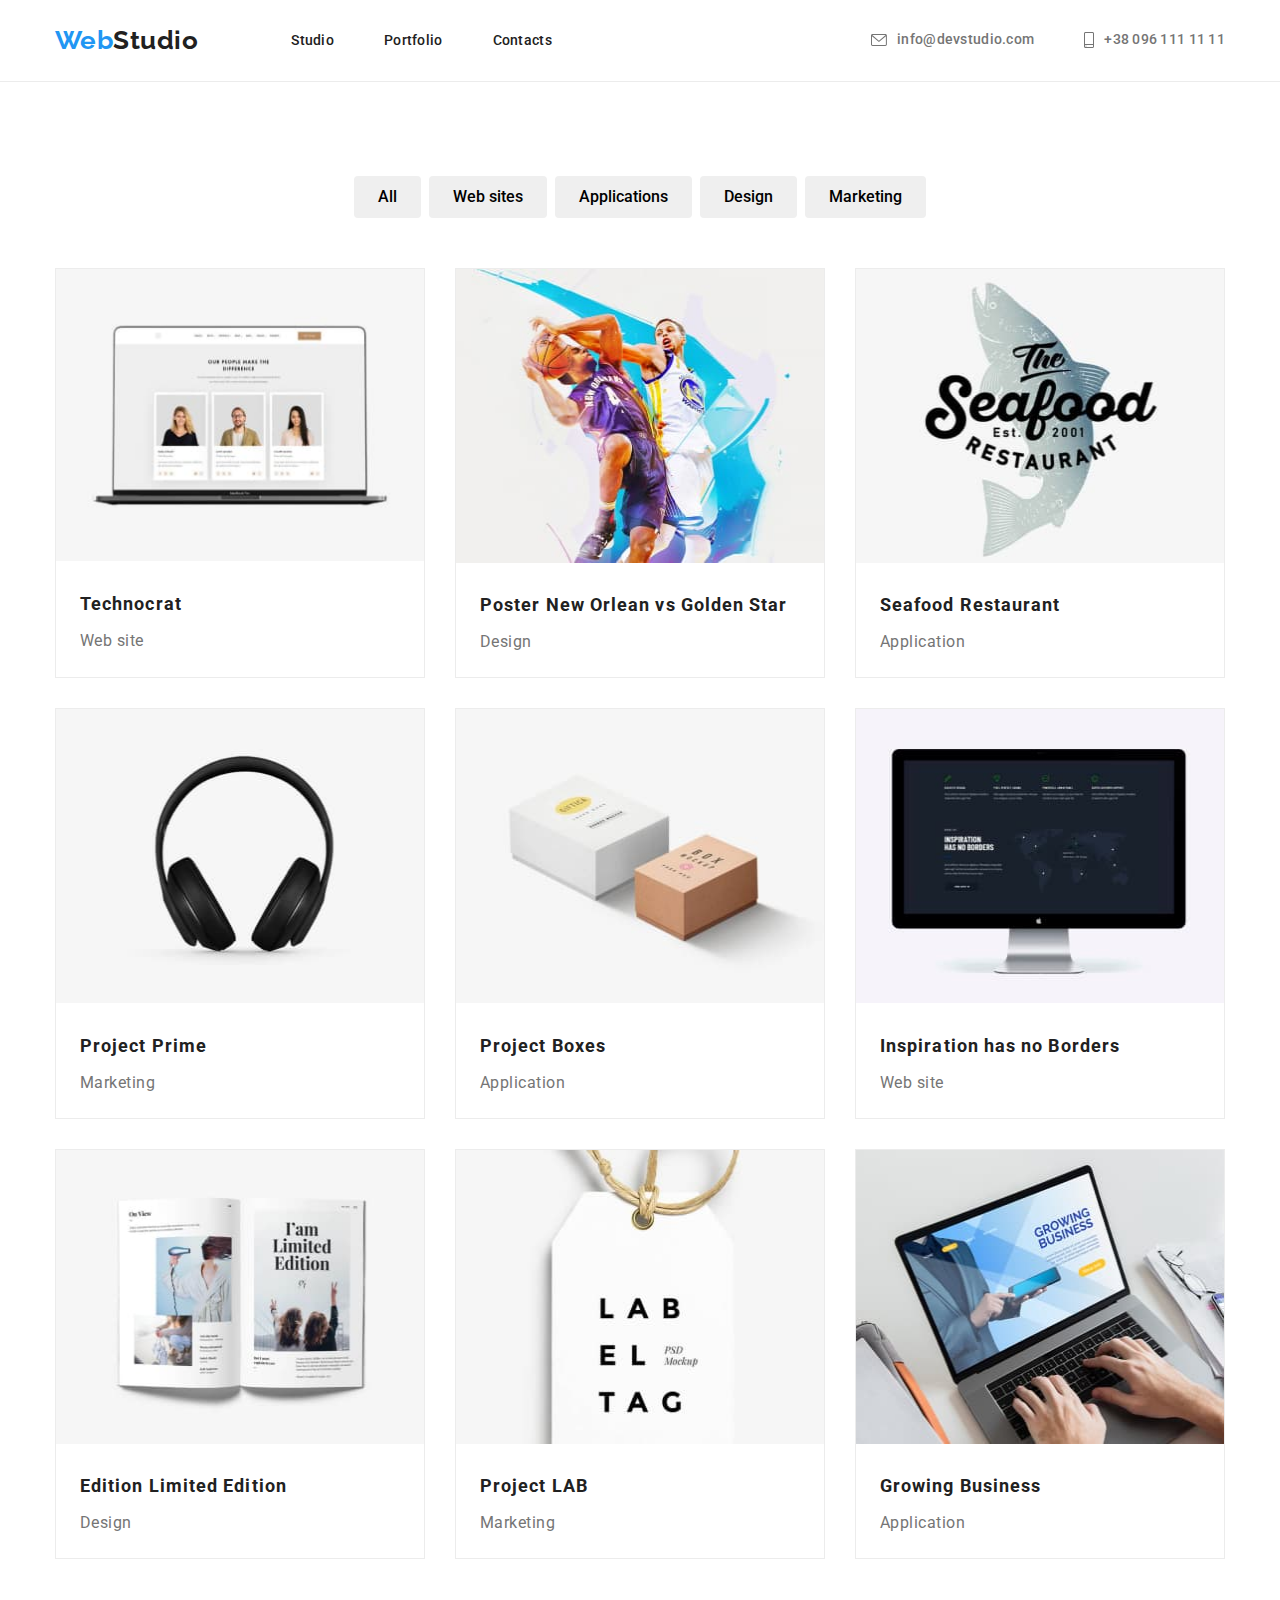
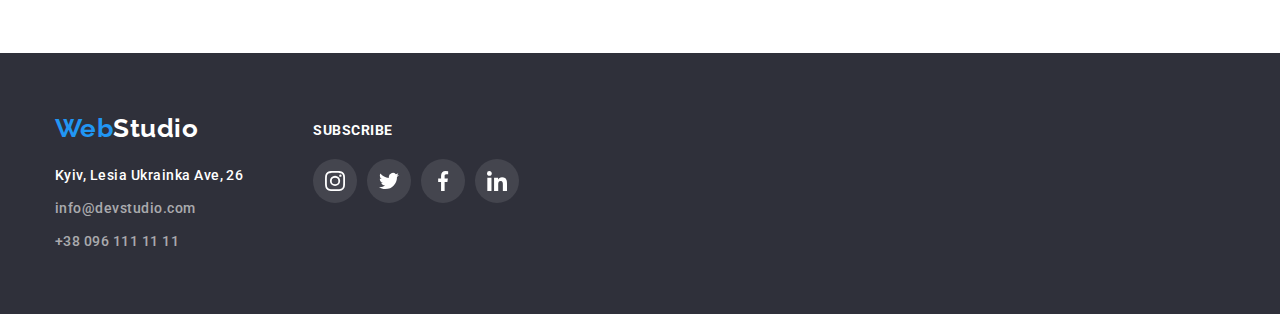
==== portfolio.html @ 9837af65 "Initial commit" ====
<!DOCTYPE html>
<html lang="en">

<head>
  <meta charset="UTF-8" />
  <meta http-equiv="X-UA-Compatible" content="IE=edge" />
  <meta name="viewport" content="width=device-width, initial-scale=1.0" />
  <title>goIt-markup-hw-02</title>
  <link rel="preconnect" href="https://fonts.googleapis.com" />
  <link rel="preconnect" href="https://fonts.gstatic.com" crossorigin />
  <link href="https://fonts.googleapis.com/css2?family=Raleway:wght@700&family=Roboto:wght@400;500;700;900&display=swap"
    rel="stylesheet" type="text/css" />
  <link rel="stylesheet" href="https://cdnjs.cloudflare.com/ajax/libs/modern-normalize/1.1.0/modern-normalize.min.css"
    type="text/css" />
  <link rel="stylesheet" href="./css/style.css" />
</head>

<body>
  <header class="item-header">
    <div class="container wrapper">
      <a class="logo-header list" href="./index.html"><span class="accent-color">Web</span>Studio</a>
      <nav class="wrapper">
        <ul class="wrapper-nav list">
          <li>
            <a class="navigation current" href="./index.html">Studio</a>
          </li>
          <li>
            <a class="navigation" href="./portfolio.html">Portfolio</a>
          </li>
          <li>
            <a class="navigation" href="">Contacts</a>
          </li>
        </ul>
      </nav>
      <ul class="wrapper-contacts list">
        <li>
          <a class="reference contacts-links" href="mailto:info@devstudio.com">
            <svg class="header-mail" width="16px" height="12px">
              <use href="./image/icons.svg#envelope">
              </use>
            </svg>info@devstudio.com</a>
        </li>
        <li>
          <a class="reference contacts-links" href="tel:+38-096-111-11-11">
            <svg class="header-tel" width="10px" height="16px">
              <use href="./image/icons.svg#smartphone">
              </use>
            </svg>+38 096 111 11 11</a>
        </li>
      </ul>
    </div>
  </header>
  <main>
    <section class="section">
      <div class="container">
        <h1 class="title-examples visually-hidden">Examples of works</h1>
        <div>
          <ul class="examples-works list">
            <li class="examples-buttons"><button class="buttons" type="button">All</button></li>
            <li class="examples-buttons"><button class="buttons" type="button">Web sites</button></li>
            <li class="examples-buttons">
              <button class="buttons" type="button">Applications</button>
            </li>
            <li class="examples-buttons"><button class="buttons" type="button">Design</button></li>
            <li class="examples-buttons"><button class="buttons" type="button">Marketing</button></li>
          </ul>
        </div>
        <div>
          <ul class="examples list">
            <li class="card-portfolio">
              <a class="list" href="">
                <img src="./image/portfolio/img1.jpg" alt="example work" width="370" />
                <div>
                  <h2 class="examples-title">Technocrat</h2>
                  <p class="example-work">Web site</p>
                </div>
              </a>
            </li>
            <li class="card-portfolio">
              <a class="list" href="">
                <img src="./image/portfolio/img2.jpg" alt="example work" width="370" height="294" />
                <div>
                  <h2 class="examples-title">
                    Poster New Orlean vs Golden Star
                  </h2>
                  <p class="example-work">Design</p>
                </div>
              </a>
            </li>
            <li class="card-portfolio">
              <a class="list" href="">
                <img src="./image/portfolio/img3.jpg" alt="example work" width="370" height="294" />
                <div>
                  <h2 class="examples-title">Seafood Restaurant</h2>
                  <p class="example-work">Application</p>
                </div>
              </a>
            </li>
            <li class="card-portfolio">
              <a class="list" href="">
                <img src="./image/portfolio/img4.jpg" alt="example work" width="370" height="294" />
                <div>
                  <h2 class="examples-title">Project Prime</h2>
                  <p class="example-work">Marketing</p>
                </div>
              </a>
            </li>
            <li class="card-portfolio">
              <a class="list" href="">
                <img src="./image/portfolio/img5.jpg" alt="example work" width="370" height="294" />
                <div>
                  <h2 class="examples-title">Project Boxes</h2>
                  <p class="example-work">Application</p>
                </div>
              </a>
            </li>
            <li class="card-portfolio">
              <a class="list" href="">
                <img src="./image/portfolio/img6.jpg" alt="example work" width="370" height="294" />
                <div>
                  <h2 class="examples-title">Inspiration has no Borders</h2>
                  <p class="example-work">Web site</p>
                </div>
              </a>
            </li>
            <li class="card-portfolio">
              <a class="list" href="">
                <img src="./image/portfolio/img7.jpg" alt="example work" width="370" height="294" />
                <div>
                  <h2 class="examples-title">Edition Limited Edition</h2>
                  <p class="example-work">Design</p>
                </div>
              </a>
            </li>
            <li class="card-portfolio">
              <a class="list" href="">
                <img src="./image/portfolio/img8.jpg" alt="example work" width="370" height="294" />
                <div>
                  <h2 class="examples-title">Project LAB</h2>
                  <p class="example-work">Marketing</p>
                </div>
              </a>
            </li>
            <li class="card-portfolio">
              <a class="list" href="">
                <img src="./image/portfolio/img9.jpg" alt="example work" width="370" height="294" />
                <div>
                  <h2 class="examples-title">Growing Business</h2>
                  <p class="example-work">Application</p>
                </div>
              </a>
            </li>
          </ul>
        </div>
      </div>
    </section>
  </main>
  <footer class="footer">
    <div class="container">
      <div class="footer-container">
        <div class="footer-container-logo">
          <a class="logo-footer list" href="./index.html"><span class="accent-color">Web</span>Studio</a>
          <address>
            <ul class="footer-contacts list">
              <li>
                <a class="address"
                  href="https://www.google.com/maps/place/%D0%B1%D1%83%D0%BB%D1%8C%D0%B2%D0%B0%D1%80+%D0%9B%D0%B5%D1%81%D1%96+%D0%A3%D0%BA%D1%80%D0%B0%D1%97%D0%BD%D0%BA%D0%B8,+26,+%D0%9A%D0%B8%D1%97%D0%B2,+02000/@50.4265807,30.5361971,17z/data=!3m1!4b1!4m5!3m4!1s0x40d4cf0e033ecbe9:0x57a4dffefec77da0!8m2!3d50.4265807!4d30.5383858"
                  target="_blank" rel="noopener noreferrer">Kyiv, Lesia Ukrainka Ave, 26</a>
              </li>
              <li>
                <a class="mail" href="mailto:info@devstudio.com">info@devstudio.com</a>
              </li>
              <li>
                <a class="phone" href="tel:+38-096-111-11-11">+38 096 111 11 11</a>
              </li>
            </ul>
          </address>
        </div>
        <div>
          <h3 class="subscribe">Subscribe</h3>
          <div class="social-network-icons">
            <ul class="social-network-icons list">
              <li>
                <a class="social-footer-icon" href="">
                  <svg class="social-icon" width="20px" height="20px">
                    <use href="./image/icons.svg#instagram">
                    </use>
                  </svg>
                </a>
              </li>
              <li>
                <a class="social-footer-icon" href=""><svg class="social-icon" width="20px" height="20px">
                    <use href="./image/icons.svg#twitter">
                    </use>
                  </svg></a>
              </li>
              <li>
                <a class="social-footer-icon" href=""><svg class="social-icon" width="20px" height="20px">
                    <use href="./image/icons.svg#facebook">
                    </use>
                  </svg></a>
              </li>
              <li>
                <a class="social-footer-icon" href=""><svg class="social-icon" width="20px" height="20px">
                    <use href="./image/icons.svg#linkedin">
                    </use>
                  </svg></a>
              </li>
            </ul>
          </div>
        </div>
  </footer>
</body>

</html>
---- css/style.css ----
h1,
h2,
h3,
h4,
h5,
h6,
p,
ul {
  padding: 0;
  margin: 0;
  box-sizing: border-box;
}

:root {
  --primary-text-color: #212121;
  --secondary-text-color: #757575;
  --accent-text-color: #ffffff;
  --accent-color: #2196f3;
  --primary-bg-color: #e5e5e5;
  --secondary-bg-color: #f5f4fa;
  --footer-bg-color: #2f303a;
  --footer-text-color: rgba(255, 255, 255, 0.6);
  --border-color: #ececec;
  --secondary-border-color: #afb1b8;
}

body {
  color: var(--primary-text-color);
  font-family: 'Roboto', 'Arial', 'Helvetica', sans-serif;
  letter-spacing: 0.03em;
}

.list {
  padding: 0;
  margin: 0;
  list-style-type: none;
  text-decoration: none;
}

.current:active,
.current:visited {
  color: var(--accent-color);
}

.item-header {
  border-bottom: 1px solid var(--border-color);
}

.section {
  padding-top: 94px;
  padding-bottom: 94px;
}

.container {
  width: 1200px;
  margin: 0 auto;
  padding: 0 15px;
}

.wrapper {
  display: flex;
}

/* header */

.wrapper-nav {
  display: flex;
  align-self: center;
}

.wrapper-nav li:not(:last-child) {
  margin-right: 50px;
}

.wrapper-contacts {
  display: flex;
  align-self: center;
  margin-left: auto;
}

.contacts-links {
  display: flex;
  align-items: center;
}

.header-mail {
  fill: currentColor;
  margin-right: 10px;
  cursor: pointer;
}

.header-tel {
  fill: currentColor;
  margin-right: 10px;
  cursor: pointer;
}
.header-mail:hover,
.header-tel:hover,
.header-mail:focus,
.header-tel:focus {
  fill: currentColor;
}

.wrapper-contacts li:not(:last-child) {
  margin-right: 50px;
}

.logo-header {
  display: inline-block;
  font-family: 'Raleway';
  font-weight: 700;
  font-size: 26px;
  line-height: 1.19;
  color: var(--primary-text-color);
  padding-top: 25px;
  padding-bottom: 25px;
  margin-right: 93px;
}

.navigation {
  color: var(--primary-text-color);
  font-weight: 500;
  font-size: 14px;
  line-height: 1.14;
  letter-spacing: 0.02em;
  text-decoration: none;
  padding-top: 32px;
  padding-bottom: 32px;
}

.navigation:hover,
.navigation:focus {
  color: var(--accent-color);
}

.reference {
  color: var(--secondary-text-color);
  font-weight: 500;
  font-size: 14px;
  line-height: 1.14;
  letter-spacing: 0.02em;
  text-decoration: none;
  padding-top: 32px;
  padding-bottom: 32px;
}

.reference:hover,
.reference:focus {
  color: var(--accent-color);
}

.accent-color {
  color: var(--accent-color);
}

/* hero */

.hero {
  width: 1600px;
  background-color: var(--footer-bg-color);
  background-repeat: no-repeat;
  background-image: linear-gradient(rgba(47, 48, 58, 0.4), rgba(47, 48, 58, 0.4)),
    url(../image/hero-bg.jpg);
  background-repeat: no-repeat;
  background-position: center;
  text-align: center;
  padding-top: 200px;
  padding-bottom: 200px;
  margin-left: auto;
  margin-right: auto;
}

.hero-title {
  margin-bottom: 30px;
  font-weight: 900;
  font-size: 44px;
  line-height: 1.36;
  letter-spacing: 0.06em;
  text-transform: uppercase;
  color: var(--accent-text-color);
}

.hero-button {
  font-weight: 700;
  font-size: 16px;
  line-height: 1.88;
  letter-spacing: 0.06em;
  font-family: inherit;
  padding: 10px 32px;
  border-radius: 4px;
  border: 2px solid transparent;
  cursor: pointer;
  color: var(--accent-text-color);
  background-color: var(--accent-color);
}

/* our advantages */

.wrapper-icon {
  display: flex;
  width: 270px;
  height: 120px;
  justify-content: center;
  align-items: center;
  border-radius: 3px;
  margin-bottom: 30px;
  background-color: var(--secondary-bg-color);
  /* filter: drop-shadow(0px 4px 4px rgba(0, 0, 0, 0.25)); */
}

.advantage {
  width: calc((100% - 90px) / 4);
  margin-right: 30px;
}

.advantage:nth-child(4n) {
  margin-right: 0;
}

.title-advantages.visually-hidden {
  position: absolute;
  width: 1px;
  height: 1px;
  margin: -1px;
  border: 0;
  padding: 0;

  white-space: nowrap;
  clip-path: inset(100%);
  clip: rect(0 0 0 0);
  overflow: hidden;
}

.advantages-title {
  font-weight: 700;
  font-size: 14px;
  line-height: 1.14;
  text-transform: uppercase;
  margin-bottom: 10px;
}

.advantages-text {
  color: var(--secondary-text-color);
  font-size: 14px;
  line-height: 1.71;
}

.section-title {
  font-weight: 700;
  font-size: 36px;
  line-height: 1.17;
  text-align: center;
  margin-bottom: 50px;
}

/* what we do */

.trade {
  padding-top: 0;
}

.study {
  width: calc((100% - 60px) / 3);
  margin-right: 30px;
}

.study:nth-child(3n) {
  margin-right: 0;
}
/* our team */

.team {
  background-color: var(--secondary-bg-color);
}
.team-member {
  font-weight: 500;
  font-size: 16px;
  line-height: 1.19;
  margin-bottom: 10px;
}

.team-position {
  font-weight: 400;
  font-size: 16px;
  line-height: 1.19;
  margin-bottom: 16px;
  color: var(--secondary-text-color);
}

.card {
  width: calc((100% - 90px) / 4);
  margin-right: 30px;
  background-color: var(--accent-text-color);
  text-align: center;
  box-shadow: 0px 1px 3px rgba(0, 0, 0, 0.12), 0px 1px 1px rgba(0, 0, 0, 0.14),
    0px 2px 1px rgba(0, 0, 0, 0.2);
  border-radius: 0px 0px 4px 4px;
}

.card:nth-child(4n) {
  margin-right: 0;
}

.team-card {
  padding-top: 30px;
  padding-bottom: 30px;
}
.social-network-icons {
  display: flex;
  justify-content: center;
  gap: 10px;
}

.social-network-icon {
  display: flex;
  width: 44px;
  height: 44px;
  justify-content: center;
  align-items: center;
  border-radius: 50%;
  cursor: pointer;
}

.social-network-icon:hover,
.social-network-icon:focus {
  background-color: var(--accent-color);
}

.social-network-icon:hover .social-icon,
.social-network-icon:focus .social-icon {
  --color4: #ffffff;
}

/* Regular Customers */

.customers-list {
  display: flex;
  justify-content: center;
  gap: 30px;
}

.customer-card {
  display: flex;
  justify-content: center;
  align-items: center;
  width: 170px;
  height: 92px;
  border: 1px solid var(--secondary-border-color);
  border-radius: 3px;
  cursor: pointer;
}

.customer-card:hover,
.customer-card:focus {
  border: 1px solid var(--accent-color);
}

.customer-card:hover .customers-icon,
.customer-card:focus .customers-icon {
  --color5: var(--accent-color);
}

/* portfolio */

.visually-hidden {
  position: absolute;
  width: 1px;
  height: 1px;
  margin: -1px;
  border: 0;
  padding: 0;

  white-space: nowrap;
  clip-path: inset(100%);
  clip: rect(0 0 0 0);
  overflow: hidden;
}

.examples-works {
  display: flex;
  justify-content: center;
  margin-bottom: 50px;
}

.examples-works li + li {
  margin-left: 8px;
}

.examples {
  display: flex;
  flex-wrap: wrap;
  margin-bottom: -30px;
}

.buttons {
  font-weight: 500;
  font-size: 16px;
  line-height: 1.63;
  cursor: pointer;
  font-family: inherit;
  border: 2px solid transparent;
  border-radius: 4px;
  padding: 6px 22px;
}

.buttons:hover,
.buttons:focus {
  color: var(--accent-text-color);
  background-color: var(--accent-color);
  box-shadow: 0px 1px 1px rgba(0, 0, 0, 0.12), 0px 4px 4px rgba(0, 0, 0, 0.06),
    1px 4px 6px rgba(0, 0, 0, 0.16);
}

.examples-title {
  color: var(--primary-text-color);
  font-weight: 700;
  font-size: 18px;
  line-height: 2;
  letter-spacing: 0.06em;
  padding-bottom: 4px;
}
.example-work {
  color: var(--secondary-text-color);
  font-size: 16px;
  line-height: 1.88;
}

.card-portfolio {
  width: 370px;
  text-align: center;
  width: calc((100% - 60px) / 3);
  margin-right: 30px;
  border: 1px solid var(--border-color);
  margin-bottom: 30px;
}

.card-portfolio:hover {
  box-shadow: 0px 1px 1px rgba(0, 0, 0, 0.12), 0px 4px 4px rgba(0, 0, 0, 0.06),
    1px 4px 6px rgba(0, 0, 0, 0.16);
}

.examples-buttons {
  border-radius: 4px;
}

.card-portfolio div {
  text-align: left;
  padding: 20px 24px;
  border-top: none;
}

.card-portfolio:nth-child(3n) {
  margin-right: 0;
}

.card-portfolio img {
  max-width: 100%;
}

/* footer */

.footer {
  background-color: var(--footer-bg-color);
  padding-bottom: 60px;
  padding-top: 60px;
}

.footer-container {
  display: flex;
}

.footer-container-logo {
  margin-right: 70px;
}

.subscribe {
  margin-top: 10px;
  margin-bottom: 20px;
  font-weight: 700;
  font-size: 14px;
  line-height: 1.14;
  text-transform: uppercase;
  color: var(--accent-text-color);
}

.social-footer-icon {
  display: flex;
  width: 44px;
  height: 44px;
  justify-content: center;
  align-items: center;
  border-radius: 50%;
  background: rgba(255, 255, 255, 0.1);
  --color4: #ffffff;
  cursor: pointer;
}

.social-footer-icon:hover,
.social-footer-icon:focus {
  background-color: var(--accent-color);
}

.logo-footer {
  display: inline-block;
  font-family: 'Raleway';
  font-weight: 700;
  font-size: 26px;
  line-height: 1.19;
  color: var(--accent-text-color);
  margin-bottom: 20px;
}

.footer-contacts li:not(:last-child) {
  margin-bottom: 9px;
}

.address,
.mail,
.phone {
  color: var(--accent-text-color);
  font-weight: 500;
  font-size: 14px;
  line-height: 1.71;
  font-style: normal;
  text-decoration: none;
}

.mail,
.phone {
  color: var(--footer-text-color);
}

.mail {
  margin: 9px 0;
}

.address:hover,
.mail:hover,
.phone:hover,
.address:focus,
.mail:focus,
.phone:focus {
  color: var(--accent-color);
}
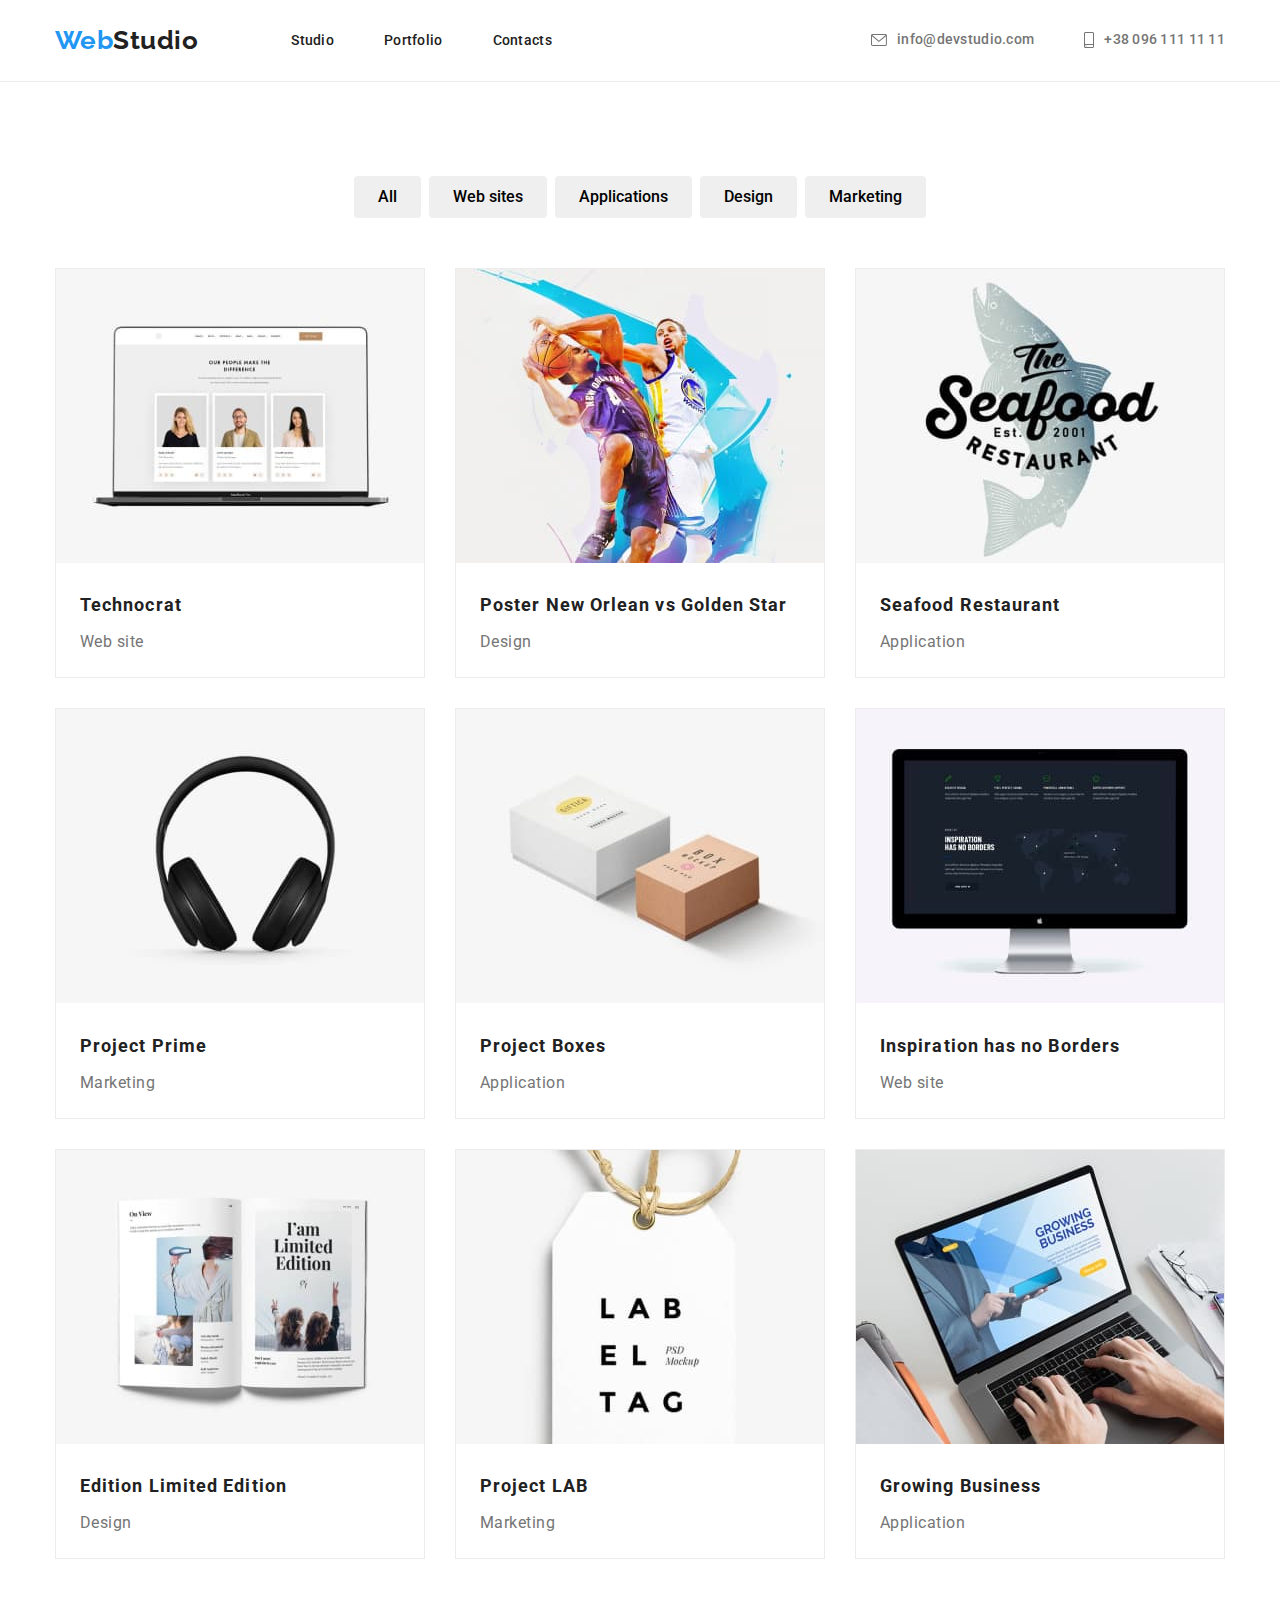
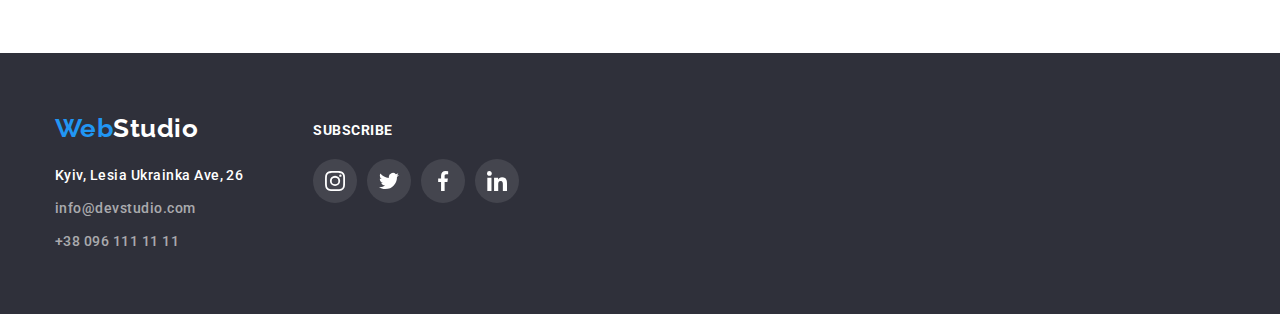
==== commit 485713bc: "5 hw" ====
--- a/portfolio.html
+++ b/portfolio.html
@@ -22,10 +22,10 @@
       <nav class="wrapper">
         <ul class="wrapper-nav list">
           <li>
-            <a class="navigation current" href="./index.html">Studio</a>
+            <a class="navigation" href="./index.html">Studio</a>
           </li>
           <li>
-            <a class="navigation" href="./portfolio.html">Portfolio</a>
+            <a class="navigation current" href="./portfolio.html">Portfolio</a>
           </li>
           <li>
             <a class="navigation" href="">Contacts</a>
@@ -69,8 +69,15 @@
           <ul class="examples list">
             <li class="card-portfolio">
               <a class="list" href="">
-                <img src="./image/portfolio/img1.jpg" alt="example work" width="370" />
-                <div>
+                <div class="card-portfolio-img"><img src="./image/portfolio/img1.jpg" alt="example work" width="370" />
+                  <div class="example-text">
+                    <p>The resource offers comprehensive offers with different levels of
+                      functionality and
+                      services. All this will allow the
+                      visitor to obtain comprehensive information about the company or individual.</p>
+                  </div>
+                </div>
+                <div class="card-portfolio-title">
                   <h2 class="examples-title">Technocrat</h2>
                   <p class="example-work">Web site</p>
                 </div>
@@ -78,8 +85,15 @@
             </li>
             <li class="card-portfolio">
               <a class="list" href="">
-                <img src="./image/portfolio/img2.jpg" alt="example work" width="370" height="294" />
-                <div>
+                <div class="card-portfolio-img"><img src="./image/portfolio/img2.jpg" alt="example work" width="370" />
+                  <div class="example-text">
+                    <p>The resource offers comprehensive offers with different levels of
+                      functionality and
+                      services. All this will allow the
+                      visitor to obtain comprehensive information about the company or individual.</p>
+                  </div>
+                </div>
+                <div class="card-portfolio-title">
                   <h2 class="examples-title">
                     Poster New Orlean vs Golden Star
                   </h2>
@@ -89,8 +103,15 @@
             </li>
             <li class="card-portfolio">
               <a class="list" href="">
-                <img src="./image/portfolio/img3.jpg" alt="example work" width="370" height="294" />
-                <div>
+                <div class="card-portfolio-img"><img src="./image/portfolio/img3.jpg" alt="example work" width="370" />
+                  <div class="example-text">
+                    <p>The resource offers comprehensive offers with different levels of
+                      functionality and
+                      services. All this will allow the
+                      visitor to obtain comprehensive information about the company or individual.</p>
+                  </div>
+                </div>
+                <div class="card-portfolio-title">
                   <h2 class="examples-title">Seafood Restaurant</h2>
                   <p class="example-work">Application</p>
                 </div>
@@ -98,8 +119,15 @@
             </li>
             <li class="card-portfolio">
               <a class="list" href="">
-                <img src="./image/portfolio/img4.jpg" alt="example work" width="370" height="294" />
-                <div>
+                <div class="card-portfolio-img"><img src="./image/portfolio/img4.jpg" alt="example work" width="370" />
+                  <div class="example-text">
+                    <p>The resource offers comprehensive offers with different levels of
+                      functionality and
+                      services. All this will allow the
+                      visitor to obtain comprehensive information about the company or individual.</p>
+                  </div>
+                </div>
+                <div class="card-portfolio-title">
                   <h2 class="examples-title">Project Prime</h2>
                   <p class="example-work">Marketing</p>
                 </div>
@@ -107,8 +135,15 @@
             </li>
             <li class="card-portfolio">
               <a class="list" href="">
-                <img src="./image/portfolio/img5.jpg" alt="example work" width="370" height="294" />
-                <div>
+                <div class="card-portfolio-img"><img src="./image/portfolio/img5.jpg" alt="example work" width="370" />
+                  <div class="example-text">
+                    <p>The resource offers comprehensive offers with different levels of
+                      functionality and
+                      services. All this will allow the
+                      visitor to obtain comprehensive information about the company or individual.</p>
+                  </div>
+                </div>
+                <div class="card-portfolio-title">
                   <h2 class="examples-title">Project Boxes</h2>
                   <p class="example-work">Application</p>
                 </div>
@@ -116,8 +151,15 @@
             </li>
             <li class="card-portfolio">
               <a class="list" href="">
-                <img src="./image/portfolio/img6.jpg" alt="example work" width="370" height="294" />
-                <div>
+                <div class="card-portfolio-img"><img src="./image/portfolio/img6.jpg" alt="example work" width="370" />
+                  <div class="example-text">
+                    <p>The resource offers comprehensive offers with different levels of
+                      functionality and
+                      services. All this will allow the
+                      visitor to obtain comprehensive information about the company or individual.</p>
+                  </div>
+                </div>
+                <div class="card-portfolio-title">
                   <h2 class="examples-title">Inspiration has no Borders</h2>
                   <p class="example-work">Web site</p>
                 </div>
@@ -125,8 +167,15 @@
             </li>
             <li class="card-portfolio">
               <a class="list" href="">
-                <img src="./image/portfolio/img7.jpg" alt="example work" width="370" height="294" />
-                <div>
+                <div class="card-portfolio-img"><img src="./image/portfolio/img7.jpg" alt="example work" width="370" />
+                  <div class="example-text">
+                    <p>The resource offers comprehensive offers with different levels of
+                      functionality and
+                      services. All this will allow the
+                      visitor to obtain comprehensive information about the company or individual.</p>
+                  </div>
+                </div>
+                <div class="card-portfolio-title">
                   <h2 class="examples-title">Edition Limited Edition</h2>
                   <p class="example-work">Design</p>
                 </div>
@@ -134,8 +183,15 @@
             </li>
             <li class="card-portfolio">
               <a class="list" href="">
-                <img src="./image/portfolio/img8.jpg" alt="example work" width="370" height="294" />
-                <div>
+                <div class="card-portfolio-img"><img src="./image/portfolio/img8.jpg" alt="example work" width="370" />
+                  <div class="example-text">
+                    <p>The resource offers comprehensive offers with different levels of
+                      functionality and
+                      services. All this will allow the
+                      visitor to obtain comprehensive information about the company or individual.</p>
+                  </div>
+                </div>
+                <div class="card-portfolio-title">
                   <h2 class="examples-title">Project LAB</h2>
                   <p class="example-work">Marketing</p>
                 </div>
@@ -143,8 +199,15 @@
             </li>
             <li class="card-portfolio">
               <a class="list" href="">
-                <img src="./image/portfolio/img9.jpg" alt="example work" width="370" height="294" />
-                <div>
+                <div class="card-portfolio-img"><img src="./image/portfolio/img9.jpg" alt="example work" width="370" />
+                  <div class="example-text">
+                    <p>The resource offers comprehensive offers with different levels of
+                      functionality and
+                      services. All this will allow the
+                      visitor to obtain comprehensive information about the company or individual.</p>
+                  </div>
+                </div>
+                <div class="card-portfolio-title">
                   <h2 class="examples-title">Growing Business</h2>
                   <p class="example-work">Application</p>
                 </div>
@@ -210,6 +273,7 @@
           </div>
         </div>
   </footer>
+  <script src="./js/modal.js"></script>
 </body>
 
 </html>--- a/css/style.css
+++ b/css/style.css
@@ -22,17 +22,21 @@
   --footer-text-color: rgba(255, 255, 255, 0.6);
   --border-color: #ececec;
   --secondary-border-color: #afb1b8;
+
+  --fast-transition: 250ms cubic-bezier(0.4, 0, 0.2, 1);
 }
 
 body {
-  color: var(--primary-text-color);
   font-family: 'Roboto', 'Arial', 'Helvetica', sans-serif;
   letter-spacing: 0.03em;
+
+  color: var(--primary-text-color);
 }
 
 .list {
   padding: 0;
   margin: 0;
+
   list-style-type: none;
   text-decoration: none;
 }
@@ -42,6 +46,22 @@
   color: var(--accent-color);
 }
 
+/* .current {
+  position: relative;
+} */
+
+/* .current::after {
+  content: '';
+  position: absolute;
+  bottom: 0;
+  display: block;
+  width: 100%;
+  height: 4px;
+  border-radius: 10px;
+
+  background-color: var(--accent-color);
+} */
+
 .item-header {
   border-bottom: 1px solid var(--border-color);
 }
@@ -53,6 +73,7 @@
 
 .container {
   width: 1200px;
+
   margin: 0 auto;
   padding: 0 15px;
 }
@@ -84,15 +105,17 @@
 }
 
 .header-mail {
+  margin-right: 10px;
+
   fill: currentColor;
+  cursor: pointer;
+}
+
+.header-tel {
   margin-right: 10px;
   cursor: pointer;
-}
-
-.header-tel {
+
   fill: currentColor;
-  margin-right: 10px;
-  cursor: pointer;
 }
 .header-mail:hover,
 .header-tel:hover,
@@ -107,25 +130,32 @@
 
 .logo-header {
   display: inline-block;
+
+  padding-top: 25px;
+  padding-bottom: 25px;
+  margin-right: 93px;
+
   font-family: 'Raleway';
   font-weight: 700;
   font-size: 26px;
   line-height: 1.19;
+
   color: var(--primary-text-color);
-  padding-top: 25px;
-  padding-bottom: 25px;
-  margin-right: 93px;
 }
 
 .navigation {
-  color: var(--primary-text-color);
+  padding-top: 32px;
+  padding-bottom: 32px;
+
   font-weight: 500;
   font-size: 14px;
   line-height: 1.14;
   letter-spacing: 0.02em;
   text-decoration: none;
-  padding-top: 32px;
-  padding-bottom: 32px;
+
+  color: var(--primary-text-color);
+
+  transition: color var(--fast-transition);
 }
 
 .navigation:hover,
@@ -134,14 +164,18 @@
 }
 
 .reference {
-  color: var(--secondary-text-color);
+  padding-top: 32px;
+  padding-bottom: 32px;
+
   font-weight: 500;
   font-size: 14px;
   line-height: 1.14;
   letter-spacing: 0.02em;
   text-decoration: none;
-  padding-top: 32px;
-  padding-bottom: 32px;
+
+  color: var(--secondary-text-color);
+
+  transition: color var(--fast-transition);
 }
 
 .reference:hover,
@@ -157,53 +191,92 @@
 
 .hero {
   width: 1600px;
+
+  padding-top: 200px;
+  padding-bottom: 200px;
+  margin-left: auto;
+  margin-right: auto;
+
+  text-align: center;
+
   background-color: var(--footer-bg-color);
   background-repeat: no-repeat;
   background-image: linear-gradient(rgba(47, 48, 58, 0.4), rgba(47, 48, 58, 0.4)),
     url(../image/hero-bg.jpg);
   background-repeat: no-repeat;
   background-position: center;
-  text-align: center;
-  padding-top: 200px;
-  padding-bottom: 200px;
-  margin-left: auto;
-  margin-right: auto;
 }
 
 .hero-title {
   margin-bottom: 30px;
+
   font-weight: 900;
   font-size: 44px;
   line-height: 1.36;
   letter-spacing: 0.06em;
   text-transform: uppercase;
+
   color: var(--accent-text-color);
 }
 
 .hero-button {
+  padding: 10px 32px;
+  border-radius: 4px;
+  border: 2px solid transparent;
+
   font-weight: 700;
   font-size: 16px;
   line-height: 1.88;
   letter-spacing: 0.06em;
   font-family: inherit;
-  padding: 10px 32px;
-  border-radius: 4px;
-  border: 2px solid transparent;
   cursor: pointer;
+
   color: var(--accent-text-color);
   background-color: var(--accent-color);
 }
 
+.backdrop {
+  position: fixed;
+  top: 0;
+  left: 0;
+
+  display: flex;
+  justify-content: center;
+  align-items: center;
+
+  padding: 222px 536px;
+  width: 100vw;
+  height: 100vh;
+  background-color: rgba(0, 0, 0, 0.2);
+}
+
+.modal {
+  position: absolute;
+  width: 528px;
+  height: 581px;
+  background-color: var(--accent-text-color);
+}
+
+.hero-button-close {
+  position: absolute;
+  top: 8px;
+  right: 8px;
+  visibility: visible;
+  pointer-events: visible;
+}
+
 /* our advantages */
 
 .wrapper-icon {
   display: flex;
+  justify-content: center;
+  align-items: center;
+
   width: 270px;
   height: 120px;
-  justify-content: center;
-  align-items: center;
+  margin-bottom: 30px;
   border-radius: 3px;
-  margin-bottom: 30px;
+
   background-color: var(--secondary-bg-color);
   /* filter: drop-shadow(0px 4px 4px rgba(0, 0, 0, 0.25)); */
 }
@@ -219,6 +292,7 @@
 
 .title-advantages.visually-hidden {
   position: absolute;
+
   width: 1px;
   height: 1px;
   margin: -1px;
@@ -232,25 +306,29 @@
 }
 
 .advantages-title {
+  margin-bottom: 10px;
+
   font-weight: 700;
   font-size: 14px;
   line-height: 1.14;
   text-transform: uppercase;
-  margin-bottom: 10px;
 }
 
 .advantages-text {
-  color: var(--secondary-text-color);
   font-size: 14px;
   line-height: 1.71;
+
+  color: var(--secondary-text-color);
 }
 
 .section-title {
+  text-align: center;
+
+  margin-bottom: 50px;
+
   font-weight: 700;
   font-size: 36px;
   line-height: 1.17;
-  text-align: center;
-  margin-bottom: 50px;
 }
 
 /* what we do */
@@ -260,6 +338,8 @@
 }
 
 .study {
+  position: relative;
+
   width: calc((100% - 60px) / 3);
   margin-right: 30px;
 }
@@ -267,34 +347,62 @@
 .study:nth-child(3n) {
   margin-right: 0;
 }
+
+/* .trade-image {
+} */
+
+.trade-list {
+  position: absolute;
+  bottom: 1%;
+
+  display: flex;
+  width: 100%;
+  height: 25%;
+  justify-content: center;
+  align-items: center;
+
+  font-weight: 700;
+  font-size: 14px;
+  line-height: 1.14px;
+  text-transform: uppercase;
+
+  color: var(--accent-text-color);
+  background-color: rgba(47, 48, 58, 0.8);
+}
+
 /* our team */
 
 .team {
   background-color: var(--secondary-bg-color);
 }
 .team-member {
+  margin-bottom: 10px;
+
   font-weight: 500;
   font-size: 16px;
   line-height: 1.19;
-  margin-bottom: 10px;
 }
 
 .team-position {
+  margin-bottom: 16px;
+
   font-weight: 400;
   font-size: 16px;
   line-height: 1.19;
-  margin-bottom: 16px;
+
   color: var(--secondary-text-color);
 }
 
 .card {
+  text-align: center;
+
   width: calc((100% - 90px) / 4);
   margin-right: 30px;
+  border-radius: 0px 0px 4px 4px;
+
   background-color: var(--accent-text-color);
-  text-align: center;
   box-shadow: 0px 1px 3px rgba(0, 0, 0, 0.12), 0px 1px 1px rgba(0, 0, 0, 0.14),
     0px 2px 1px rgba(0, 0, 0, 0.2);
-  border-radius: 0px 0px 4px 4px;
 }
 
 .card:nth-child(4n) {
@@ -308,22 +416,28 @@
 .social-network-icons {
   display: flex;
   justify-content: center;
+
   gap: 10px;
 }
 
 .social-network-icon {
   display: flex;
+  justify-content: center;
+  align-items: center;
+
   width: 44px;
   height: 44px;
-  justify-content: center;
-  align-items: center;
   border-radius: 50%;
+
   cursor: pointer;
+
+  transition: color var(--fast-transition);
 }
 
 .social-network-icon:hover,
 .social-network-icon:focus {
   background-color: var(--accent-color);
+  transition: background-color var(--fast-transition);
 }
 
 .social-network-icon:hover .social-icon,
@@ -336,6 +450,7 @@
 .customers-list {
   display: flex;
   justify-content: center;
+
   gap: 30px;
 }
 
@@ -343,16 +458,22 @@
   display: flex;
   justify-content: center;
   align-items: center;
+
   width: 170px;
   height: 92px;
+  border-radius: 3px;
   border: 1px solid var(--secondary-border-color);
-  border-radius: 3px;
+
   cursor: pointer;
+
+  transition: border var(--fast-transition);
 }
 
 .customer-card:hover,
 .customer-card:focus {
   border: 1px solid var(--accent-color);
+
+  transition: color var(--fast-transition);
 }
 
 .customer-card:hover .customers-icon,
@@ -364,11 +485,12 @@
 
 .visually-hidden {
   position: absolute;
+
   width: 1px;
   height: 1px;
   margin: -1px;
+  padding: 0;
   border: 0;
-  padding: 0;
 
   white-space: nowrap;
   clip-path: inset(100%);
@@ -379,6 +501,7 @@
 .examples-works {
   display: flex;
   justify-content: center;
+
   margin-bottom: 50px;
 }
 
@@ -389,18 +512,24 @@
 .examples {
   display: flex;
   flex-wrap: wrap;
+
   margin-bottom: -30px;
 }
 
 .buttons {
+  padding: 6px 22px;
+  border: 2px solid transparent;
+  border-radius: 4px;
+
+  font-family: inherit;
   font-weight: 500;
   font-size: 16px;
   line-height: 1.63;
+
   cursor: pointer;
-  font-family: inherit;
-  border: 2px solid transparent;
-  border-radius: 4px;
-  padding: 6px 22px;
+
+  transition: color var(--fast-transition), background-color var(--fast-transition),
+    box-shadow var(--fast-transition);
 }
 
 .buttons:hover,
@@ -412,26 +541,37 @@
 }
 
 .examples-title {
-  color: var(--primary-text-color);
+  padding-bottom: 4px;
+
   font-weight: 700;
   font-size: 18px;
   line-height: 2;
   letter-spacing: 0.06em;
-  padding-bottom: 4px;
+
+  color: var(--primary-text-color);
 }
 .example-work {
-  color: var(--secondary-text-color);
   font-size: 16px;
   line-height: 1.88;
+
+  color: var(--secondary-text-color);
 }
 
 .card-portfolio {
-  width: 370px;
   text-align: center;
+
   width: calc((100% - 60px) / 3);
   margin-right: 30px;
   border: 1px solid var(--border-color);
   margin-bottom: 30px;
+
+  transition: box-shadow var(--fast-transition);
+}
+
+.card-portfolio-img {
+  position: relative;
+  /* max-width: 100%; */
+  overflow: hidden;
 }
 
 .card-portfolio:hover {
@@ -439,13 +579,37 @@
     1px 4px 6px rgba(0, 0, 0, 0.16);
 }
 
+.example-text {
+  position: absolute;
+  top: 100%;
+  left: 0;
+
+  padding: 63px 24px;
+
+  font-size: 18px;
+  line-height: 1.56;
+
+  color: var(--accent-text-color);
+  background: rgba(33, 150, 243, 0.9);
+  box-shadow: 0px 4px 4px rgba(0, 0, 0, 0.25);
+
+  transform: translateY(0);
+  transition: var(--fast-transition);
+}
+
+.card-portfolio:hover .example-text {
+  transform: translateY(-100%);
+  transition: var(--fast-transition);
+}
+
 .examples-buttons {
   border-radius: 4px;
 }
 
-.card-portfolio div {
+.card-portfolio-title {
+  padding: 20px 24px;
+
   text-align: left;
-  padding: 20px 24px;
   border-top: none;
 }
 
@@ -453,16 +617,17 @@
   margin-right: 0;
 }
 
-.card-portfolio img {
-  max-width: 100%;
+.example-hover {
+  overflow: hidden;
 }
 
 /* footer */
 
 .footer {
-  background-color: var(--footer-bg-color);
   padding-bottom: 60px;
   padding-top: 60px;
+
+  background-color: var(--footer-bg-color);
 }
 
 .footer-container {
@@ -476,23 +641,29 @@
 .subscribe {
   margin-top: 10px;
   margin-bottom: 20px;
+
   font-weight: 700;
   font-size: 14px;
   line-height: 1.14;
   text-transform: uppercase;
+
   color: var(--accent-text-color);
 }
 
 .social-footer-icon {
   display: flex;
+  justify-content: center;
+  align-items: center;
+
   width: 44px;
   height: 44px;
-  justify-content: center;
-  align-items: center;
   border-radius: 50%;
+
   background: rgba(255, 255, 255, 0.1);
   --color4: #ffffff;
   cursor: pointer;
+
+  transition: background-color var(--fast-transition);
 }
 
 .social-footer-icon:hover,
@@ -502,12 +673,15 @@
 
 .logo-footer {
   display: inline-block;
+
+  margin-bottom: 20px;
+
   font-family: 'Raleway';
   font-weight: 700;
   font-size: 26px;
   line-height: 1.19;
+
   color: var(--accent-text-color);
-  margin-bottom: 20px;
 }
 
 .footer-contacts li:not(:last-child) {
@@ -517,17 +691,22 @@
 .address,
 .mail,
 .phone {
-  color: var(--accent-text-color);
   font-weight: 500;
   font-size: 14px;
   line-height: 1.71;
   font-style: normal;
   text-decoration: none;
+
+  color: var(--accent-text-color);
+
+  transition: color var(--fast-transition);
 }
 
 .mail,
 .phone {
   color: var(--footer-text-color);
+
+  transition: color var(--fast-transition);
 }
 
 .mail {
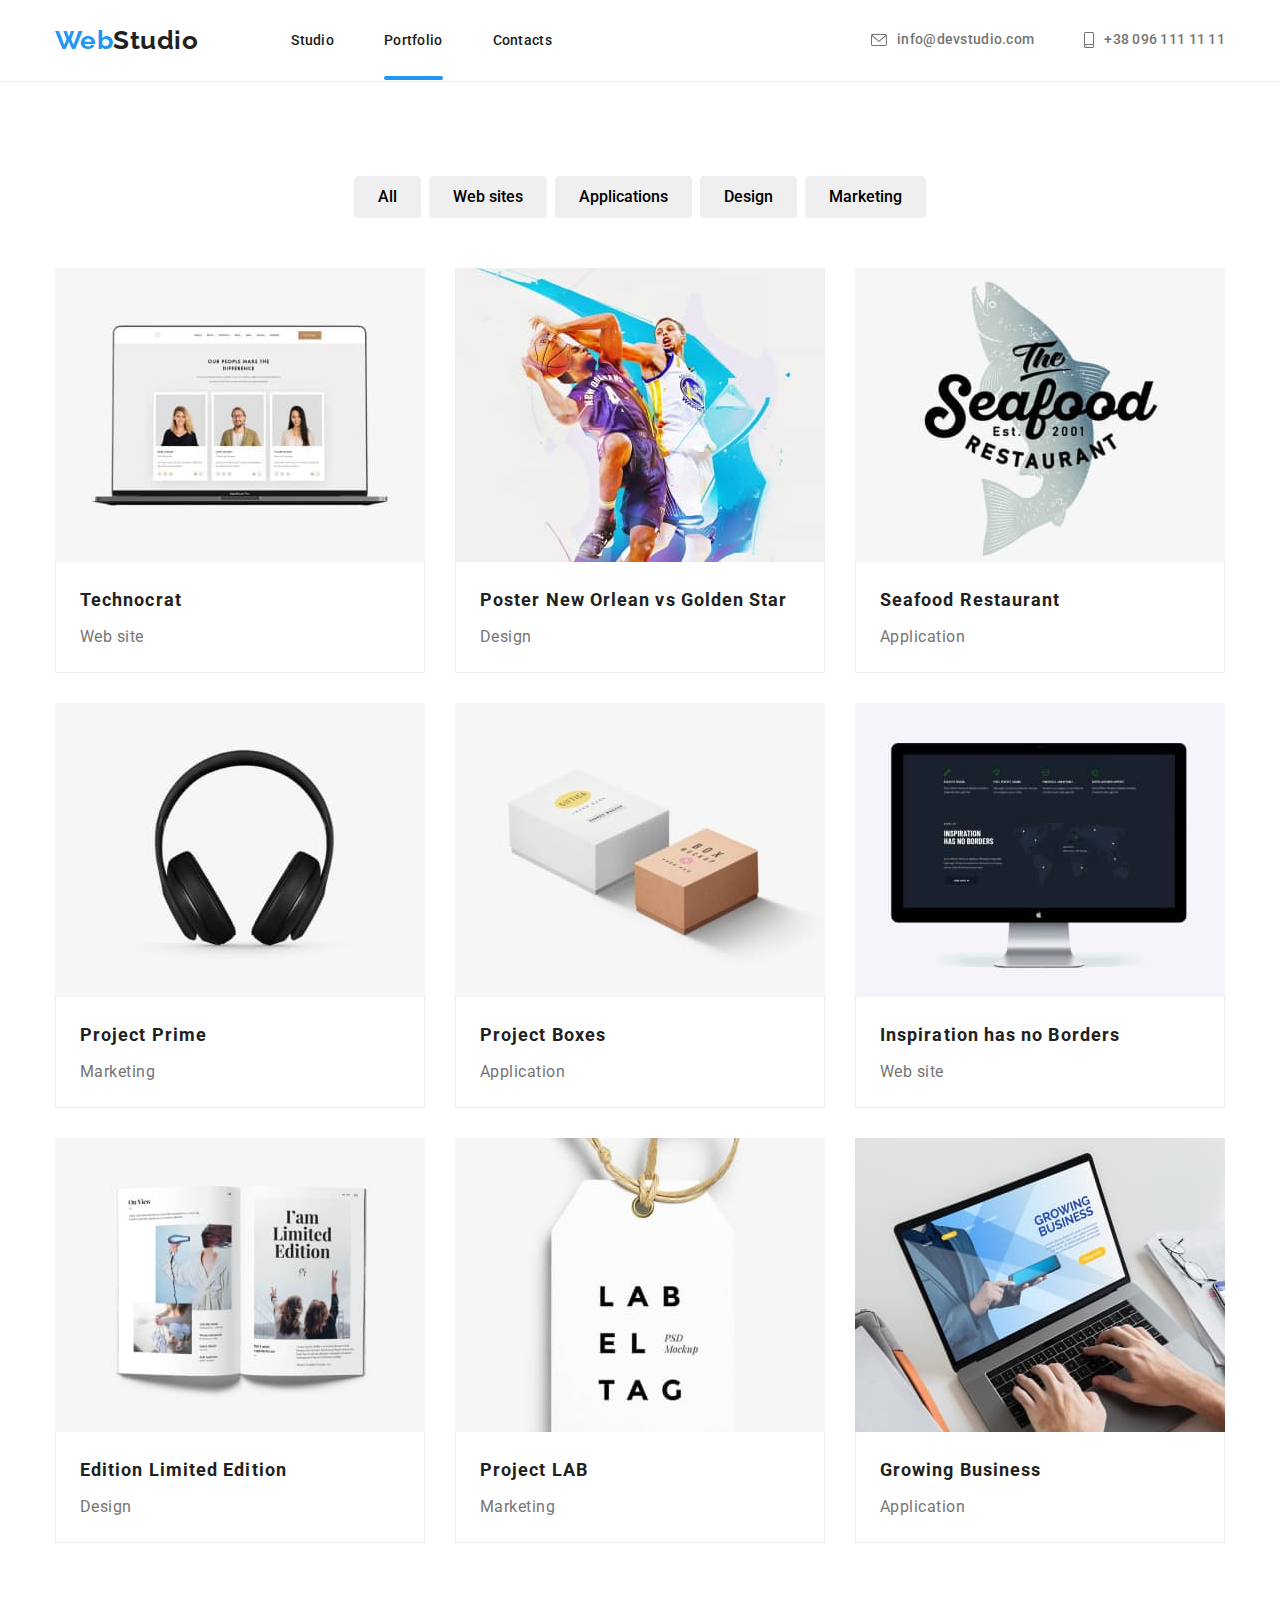
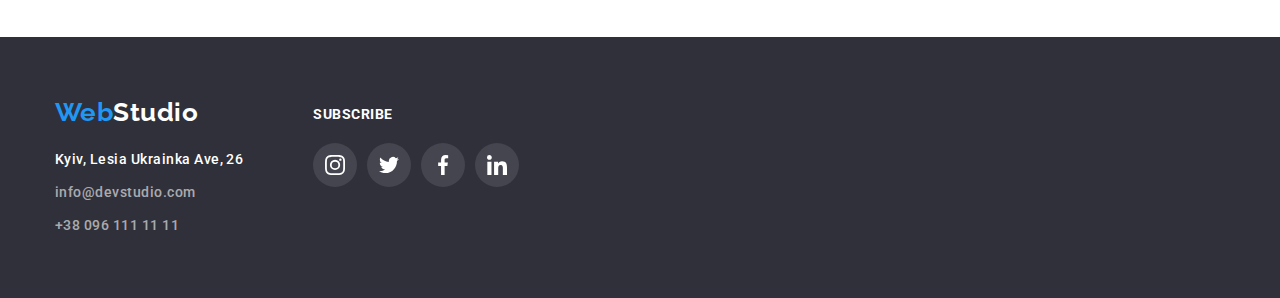
==== commit ad6ded60: "add modal window" ====
--- a/portfolio.html
+++ b/portfolio.html
@@ -68,7 +68,7 @@
         <div>
           <ul class="examples list">
             <li class="card-portfolio">
-              <a class="list" href="">
+              <a class="card-portfolio-list list" href="">
                 <div class="card-portfolio-img"><img src="./image/portfolio/img1.jpg" alt="example work" width="370" />
                   <div class="example-text">
                     <p>The resource offers comprehensive offers with different levels of
@@ -84,7 +84,7 @@
               </a>
             </li>
             <li class="card-portfolio">
-              <a class="list" href="">
+              <a class="card-portfolio-list list" href="">
                 <div class="card-portfolio-img"><img src="./image/portfolio/img2.jpg" alt="example work" width="370" />
                   <div class="example-text">
                     <p>The resource offers comprehensive offers with different levels of
@@ -102,7 +102,7 @@
               </a>
             </li>
             <li class="card-portfolio">
-              <a class="list" href="">
+              <a class="card-portfolio-list list" href="">
                 <div class="card-portfolio-img"><img src="./image/portfolio/img3.jpg" alt="example work" width="370" />
                   <div class="example-text">
                     <p>The resource offers comprehensive offers with different levels of
@@ -118,7 +118,7 @@
               </a>
             </li>
             <li class="card-portfolio">
-              <a class="list" href="">
+              <a class="card-portfolio-list list" href="">
                 <div class="card-portfolio-img"><img src="./image/portfolio/img4.jpg" alt="example work" width="370" />
                   <div class="example-text">
                     <p>The resource offers comprehensive offers with different levels of
@@ -134,7 +134,7 @@
               </a>
             </li>
             <li class="card-portfolio">
-              <a class="list" href="">
+              <a class="card-portfolio-list list" href="">
                 <div class="card-portfolio-img"><img src="./image/portfolio/img5.jpg" alt="example work" width="370" />
                   <div class="example-text">
                     <p>The resource offers comprehensive offers with different levels of
@@ -150,7 +150,7 @@
               </a>
             </li>
             <li class="card-portfolio">
-              <a class="list" href="">
+              <a class="card-portfolio-list list" href="">
                 <div class="card-portfolio-img"><img src="./image/portfolio/img6.jpg" alt="example work" width="370" />
                   <div class="example-text">
                     <p>The resource offers comprehensive offers with different levels of
@@ -166,7 +166,7 @@
               </a>
             </li>
             <li class="card-portfolio">
-              <a class="list" href="">
+              <a class="card-portfolio-list list" href="">
                 <div class="card-portfolio-img"><img src="./image/portfolio/img7.jpg" alt="example work" width="370" />
                   <div class="example-text">
                     <p>The resource offers comprehensive offers with different levels of
@@ -182,7 +182,7 @@
               </a>
             </li>
             <li class="card-portfolio">
-              <a class="list" href="">
+              <a class="card-portfolio-list list" href="">
                 <div class="card-portfolio-img"><img src="./image/portfolio/img8.jpg" alt="example work" width="370" />
                   <div class="example-text">
                     <p>The resource offers comprehensive offers with different levels of
@@ -198,7 +198,7 @@
               </a>
             </li>
             <li class="card-portfolio">
-              <a class="list" href="">
+              <a class="card-portfolio-list list" href="">
                 <div class="card-portfolio-img"><img src="./image/portfolio/img9.jpg" alt="example work" width="370" />
                   <div class="example-text">
                     <p>The resource offers comprehensive offers with different levels of
@@ -218,6 +218,9 @@
       </div>
     </section>
   </main>
+
+  <!-- footer -->
+
   <footer class="footer">
     <div class="container">
       <div class="footer-container">
@@ -244,27 +247,30 @@
           <div class="social-network-icons">
             <ul class="social-network-icons list">
               <li>
-                <a class="social-footer-icon" href="">
-                  <svg class="social-icon" width="20px" height="20px">
+                <a class="social-footer-icons" href="">
+                  <svg class="social-footer-icon" width="20px" height="20px">
                     <use href="./image/icons.svg#instagram">
                     </use>
                   </svg>
                 </a>
               </li>
               <li>
-                <a class="social-footer-icon" href=""><svg class="social-icon" width="20px" height="20px">
+                <a class="social-footer-icons" href="">
+                  <svg class="social-footer-icon" width="20px" height="20px">
                     <use href="./image/icons.svg#twitter">
                     </use>
                   </svg></a>
               </li>
               <li>
-                <a class="social-footer-icon" href=""><svg class="social-icon" width="20px" height="20px">
+                <a class="social-footer-icons" href="">
+                  <svg class="social-footer-icon" width="20px" height="20px">
                     <use href="./image/icons.svg#facebook">
                     </use>
                   </svg></a>
               </li>
               <li>
-                <a class="social-footer-icon" href=""><svg class="social-icon" width="20px" height="20px">
+                <a class="social-footer-icons" href="">
+                  <svg class="social-footer-icon" width="20px" height="20px">
                     <use href="./image/icons.svg#linkedin">
                     </use>
                   </svg></a>
--- a/css/style.css
+++ b/css/style.css
@@ -46,11 +46,11 @@
   color: var(--accent-color);
 }
 
-/* .current {
+.current {
   position: relative;
-} */
-
-/* .current::after {
+}
+
+.current::after {
   content: '';
   position: absolute;
   bottom: 0;
@@ -60,7 +60,7 @@
   border-radius: 10px;
 
   background-color: var(--accent-color);
-} */
+}
 
 .item-header {
   border-bottom: 1px solid var(--border-color);
@@ -248,6 +248,18 @@
   width: 100vw;
   height: 100vh;
   background-color: rgba(0, 0, 0, 0.2);
+
+  opacity: 1;
+  visibility: visible;
+  transition-property: opacity;
+  transition-duration: 250ms;
+  transition-timing-function: cubic-bezier(0.4, 0, 0.2, 1);
+}
+
+.backdrop.is-hidden {
+  opacity: 0;
+  visibility: hidden;
+  pointer-events: none;
 }
 
 .modal {
@@ -255,6 +267,13 @@
   width: 528px;
   height: 581px;
   background-color: var(--accent-text-color);
+
+  box-shadow: 0px 1px 3px rgba(0, 0, 0, 0.12), 0px 1px 1px rgba(0, 0, 0, 0.14),
+    0px 2px 1px rgba(0, 0, 0, 0.2);
+  border-radius: 4px;
+  transition-property: transform;
+  transition-duration: 250ms;
+  transition-timing-function: cubic-bezier(0.4, 0, 0.2, 1);
 }
 
 .hero-button-close {
@@ -263,6 +282,7 @@
   right: 8px;
   visibility: visible;
   pointer-events: visible;
+  /* opacity: 0; */
 }
 
 /* our advantages */
@@ -431,18 +451,23 @@
 
   cursor: pointer;
 
-  transition: color var(--fast-transition);
-}
-
+  transition: background-color var(--fast-transition);
+}
 .social-network-icon:hover,
 .social-network-icon:focus {
   background-color: var(--accent-color);
-  transition: background-color var(--fast-transition);
+  fill: var(--accent-text-color);
 }
 
 .social-network-icon:hover .social-icon,
 .social-network-icon:focus .social-icon {
-  --color4: #ffffff;
+  fill: var(--accent-text-color);
+}
+
+.social-icon {
+  fill: var(--secondary-border-color);
+
+  transition: fill var(--fast-transition);
 }
 
 /* Regular Customers */
@@ -469,156 +494,20 @@
   transition: border var(--fast-transition);
 }
 
+.customers-icon {
+  fill: var(--secondary-border-color);
+
+  transition: fill var(--fast-transition);
+}
+
 .customer-card:hover,
 .customer-card:focus {
   border: 1px solid var(--accent-color);
-
-  transition: color var(--fast-transition);
 }
 
 .customer-card:hover .customers-icon,
 .customer-card:focus .customers-icon {
-  --color5: var(--accent-color);
-}
-
-/* portfolio */
-
-.visually-hidden {
-  position: absolute;
-
-  width: 1px;
-  height: 1px;
-  margin: -1px;
-  padding: 0;
-  border: 0;
-
-  white-space: nowrap;
-  clip-path: inset(100%);
-  clip: rect(0 0 0 0);
-  overflow: hidden;
-}
-
-.examples-works {
-  display: flex;
-  justify-content: center;
-
-  margin-bottom: 50px;
-}
-
-.examples-works li + li {
-  margin-left: 8px;
-}
-
-.examples {
-  display: flex;
-  flex-wrap: wrap;
-
-  margin-bottom: -30px;
-}
-
-.buttons {
-  padding: 6px 22px;
-  border: 2px solid transparent;
-  border-radius: 4px;
-
-  font-family: inherit;
-  font-weight: 500;
-  font-size: 16px;
-  line-height: 1.63;
-
-  cursor: pointer;
-
-  transition: color var(--fast-transition), background-color var(--fast-transition),
-    box-shadow var(--fast-transition);
-}
-
-.buttons:hover,
-.buttons:focus {
-  color: var(--accent-text-color);
-  background-color: var(--accent-color);
-  box-shadow: 0px 1px 1px rgba(0, 0, 0, 0.12), 0px 4px 4px rgba(0, 0, 0, 0.06),
-    1px 4px 6px rgba(0, 0, 0, 0.16);
-}
-
-.examples-title {
-  padding-bottom: 4px;
-
-  font-weight: 700;
-  font-size: 18px;
-  line-height: 2;
-  letter-spacing: 0.06em;
-
-  color: var(--primary-text-color);
-}
-.example-work {
-  font-size: 16px;
-  line-height: 1.88;
-
-  color: var(--secondary-text-color);
-}
-
-.card-portfolio {
-  text-align: center;
-
-  width: calc((100% - 60px) / 3);
-  margin-right: 30px;
-  border: 1px solid var(--border-color);
-  margin-bottom: 30px;
-
-  transition: box-shadow var(--fast-transition);
-}
-
-.card-portfolio-img {
-  position: relative;
-  /* max-width: 100%; */
-  overflow: hidden;
-}
-
-.card-portfolio:hover {
-  box-shadow: 0px 1px 1px rgba(0, 0, 0, 0.12), 0px 4px 4px rgba(0, 0, 0, 0.06),
-    1px 4px 6px rgba(0, 0, 0, 0.16);
-}
-
-.example-text {
-  position: absolute;
-  top: 100%;
-  left: 0;
-
-  padding: 63px 24px;
-
-  font-size: 18px;
-  line-height: 1.56;
-
-  color: var(--accent-text-color);
-  background: rgba(33, 150, 243, 0.9);
-  box-shadow: 0px 4px 4px rgba(0, 0, 0, 0.25);
-
-  transform: translateY(0);
-  transition: var(--fast-transition);
-}
-
-.card-portfolio:hover .example-text {
-  transform: translateY(-100%);
-  transition: var(--fast-transition);
-}
-
-.examples-buttons {
-  border-radius: 4px;
-}
-
-.card-portfolio-title {
-  padding: 20px 24px;
-
-  text-align: left;
-  border-top: none;
-}
-
-.card-portfolio:nth-child(3n) {
-  margin-right: 0;
-}
-
-.example-hover {
-  overflow: hidden;
+  fill: var(--accent-color);
 }
 
 /* footer */
@@ -650,7 +539,7 @@
   color: var(--accent-text-color);
 }
 
-.social-footer-icon {
+.social-footer-icons {
   display: flex;
   justify-content: center;
   align-items: center;
@@ -660,15 +549,19 @@
   border-radius: 50%;
 
   background: rgba(255, 255, 255, 0.1);
-  --color4: #ffffff;
+
   cursor: pointer;
 
   transition: background-color var(--fast-transition);
 }
 
-.social-footer-icon:hover,
-.social-footer-icon:focus {
+.social-footer-icons:hover,
+.social-footer-icons:focus {
   background-color: var(--accent-color);
+}
+
+.social-footer-icon {
+  fill: var(--accent-text-color);
 }
 
 .logo-footer {
@@ -721,3 +614,148 @@
 .phone:focus {
   color: var(--accent-color);
 }
+
+/* portfolio */
+
+.visually-hidden {
+  position: absolute;
+
+  width: 1px;
+  height: 1px;
+  margin: -1px;
+  padding: 0;
+  border: 0;
+
+  white-space: nowrap;
+  clip-path: inset(100%);
+  clip: rect(0 0 0 0);
+  overflow: hidden;
+}
+
+.examples-works {
+  display: flex;
+  justify-content: center;
+
+  margin-bottom: 50px;
+}
+
+.examples-works li + li {
+  margin-left: 8px;
+}
+
+.examples {
+  display: flex;
+  flex-wrap: wrap;
+
+  margin-bottom: -30px;
+}
+
+.buttons {
+  padding: 6px 22px;
+  border: 2px solid transparent;
+  border-radius: 4px;
+
+  font-family: inherit;
+  font-weight: 500;
+  font-size: 16px;
+  line-height: 1.63;
+
+  cursor: pointer;
+
+  transition: color var(--fast-transition), background-color var(--fast-transition),
+    box-shadow var(--fast-transition);
+}
+
+.buttons:hover,
+.buttons:focus {
+  color: var(--accent-text-color);
+  background-color: var(--accent-color);
+  box-shadow: 0px 1px 1px rgba(0, 0, 0, 0.12), 0px 4px 4px rgba(0, 0, 0, 0.06),
+    1px 4px 6px rgba(0, 0, 0, 0.16);
+}
+
+.examples-title {
+  margin-bottom: 4px;
+
+  font-weight: 700;
+  font-size: 18px;
+  line-height: 2;
+  letter-spacing: 0.06em;
+
+  color: var(--primary-text-color);
+}
+.example-work {
+  font-size: 16px;
+  line-height: 1.88;
+
+  color: var(--secondary-text-color);
+}
+
+.card-portfolio {
+  width: calc((100% - 60px) / 3);
+  margin-right: 30px;
+  margin-bottom: 30px;
+}
+
+.card-portfolio-img {
+  position: relative;
+  overflow: hidden;
+}
+
+.card-portfolio-img img {
+  display: block;
+}
+
+.card-portfolio-title {
+  padding: 20px 24px;
+  border: 1px solid var(--border-color);
+
+  text-align: left;
+  border-top: none;
+}
+
+.card-portfolio-list {
+  display: block;
+  transition: box-shadow var(--fast-transition);
+}
+
+.card-portfolio-list:hover,
+.card-portfolio-list:focus {
+  box-shadow: 0px 1px 1px rgba(0, 0, 0, 0.12), 0px 4px 4px rgba(0, 0, 0, 0.06),
+    1px 4px 6px rgba(0, 0, 0, 0.16);
+}
+
+.example-text {
+  position: absolute;
+  top: 100%;
+  left: 0;
+
+  padding: 63px 24px;
+
+  font-size: 18px;
+  line-height: 1.56;
+
+  color: var(--accent-text-color);
+  background: rgba(33, 150, 243, 0.9);
+  box-shadow: 0px 4px 4px rgba(0, 0, 0, 0.25);
+
+  transform: translateY(0);
+  transition: var(--fast-transition);
+}
+
+.example-text p {
+  text-align: left;
+}
+
+.card-portfolio:hover .example-text {
+  transform: translateY(-100%);
+  transition: var(--fast-transition);
+}
+
+.examples-buttons {
+  border-radius: 4px;
+}
+
+.card-portfolio:nth-child(3n) {
+  margin-right: 0;
+}
